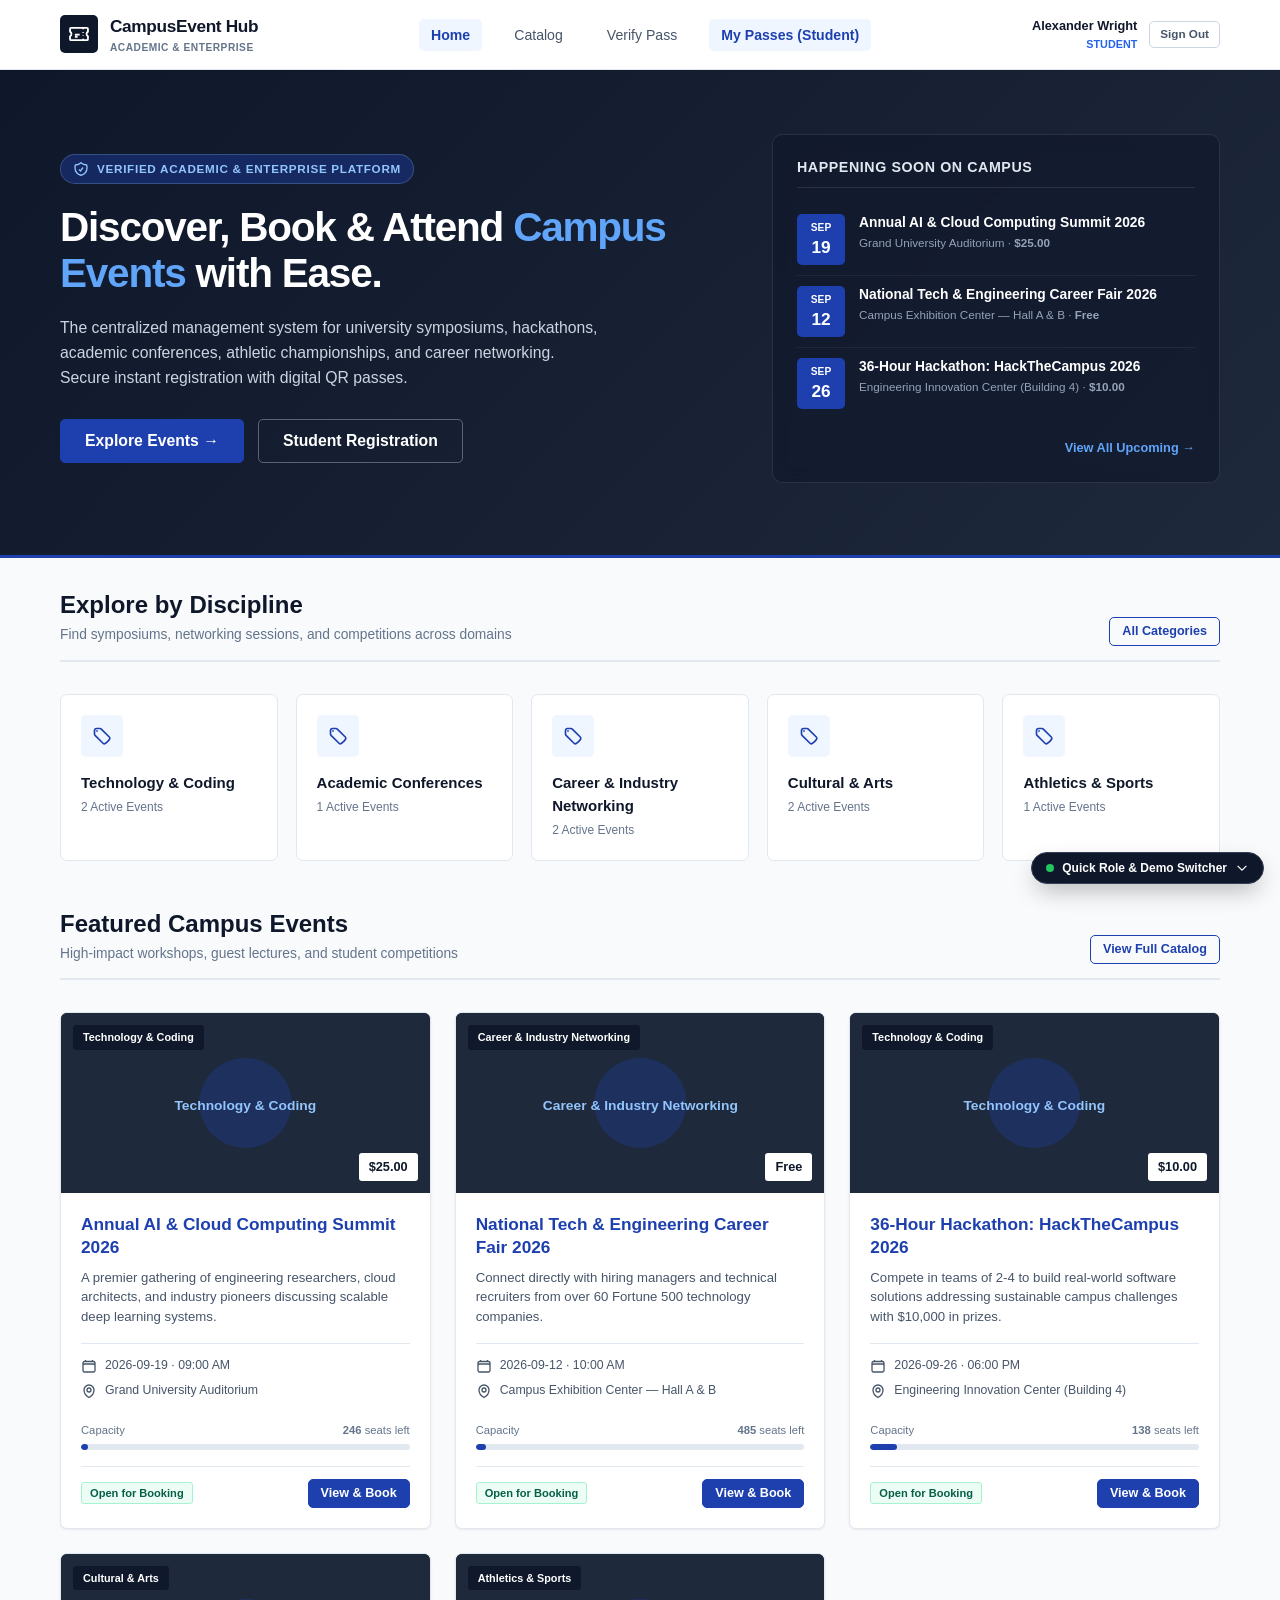
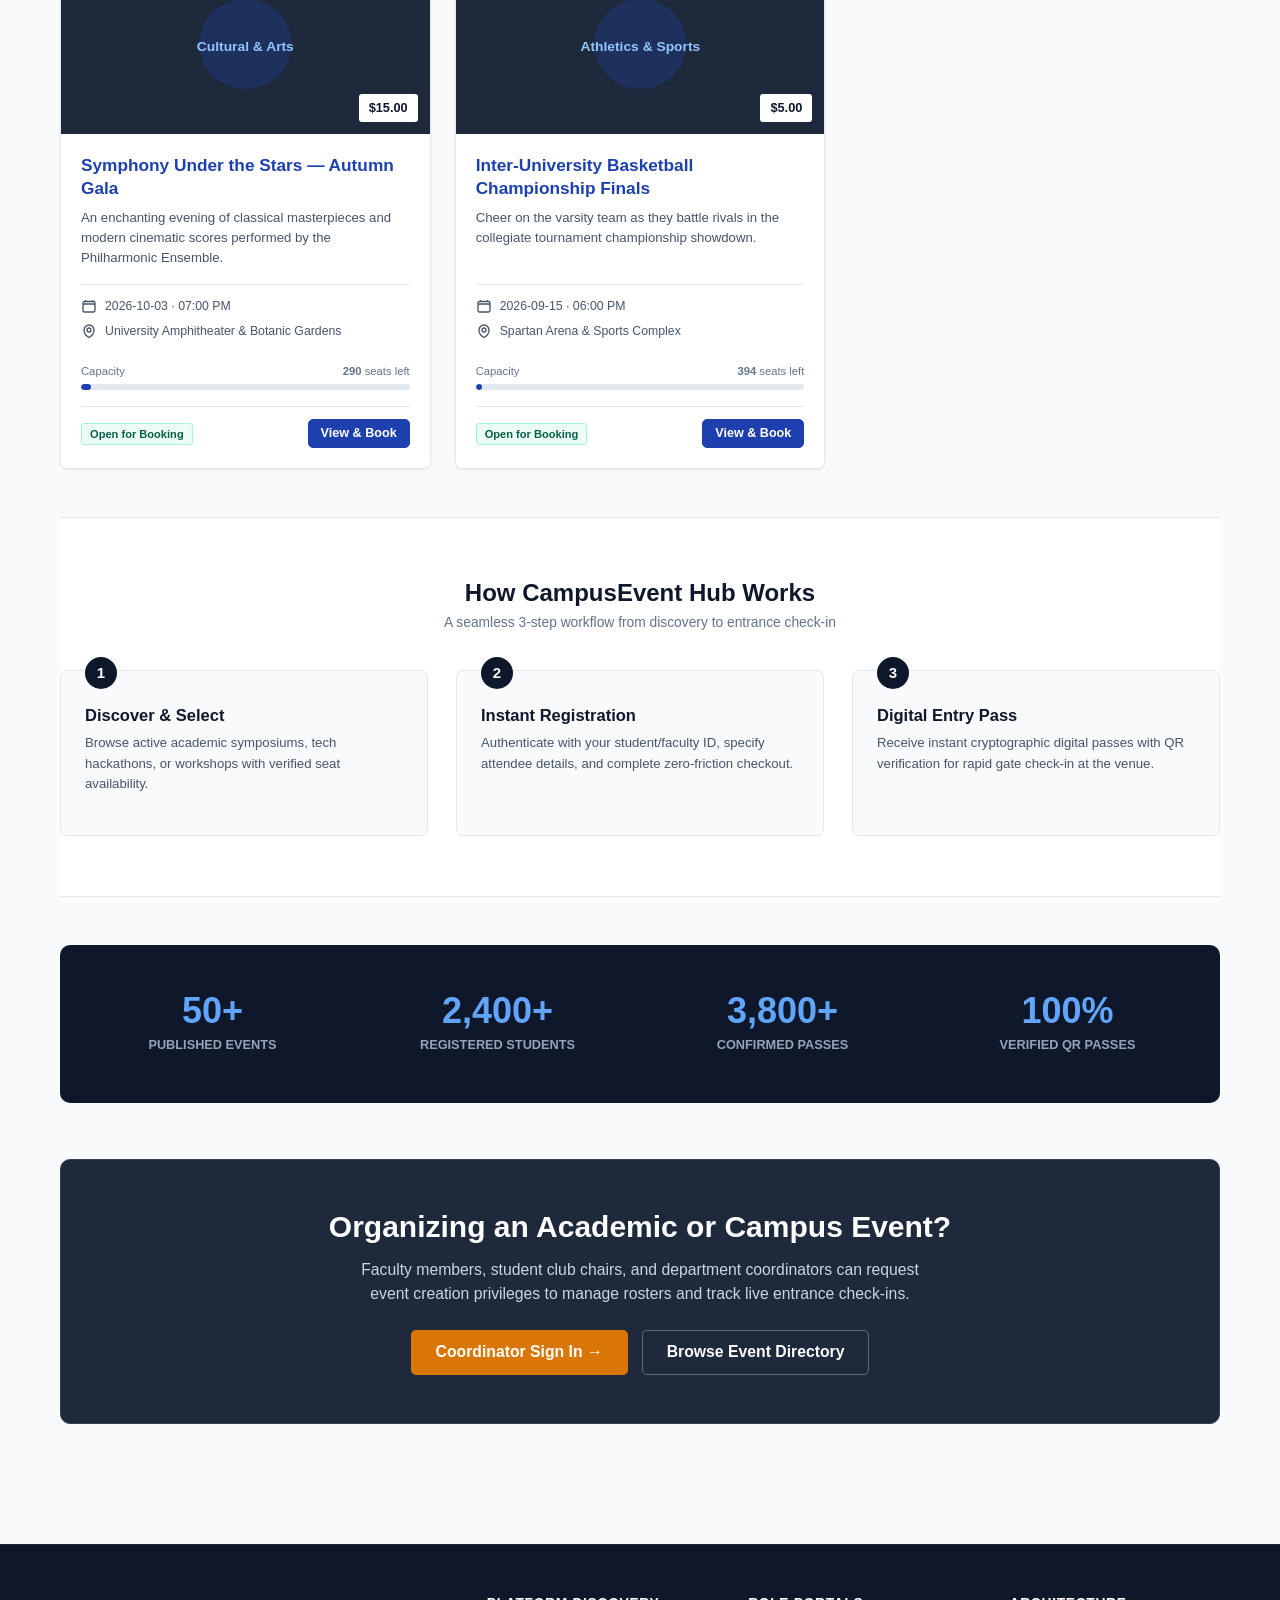
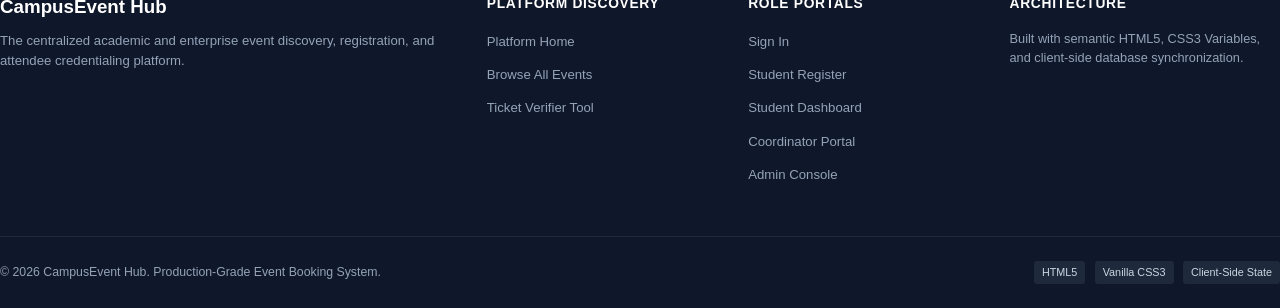
==== html-version/index.html @ 494d9f29 "first commit" ====
<!DOCTYPE html>
<html lang="en">
<head>
    <meta charset="UTF-8">
    <meta name="viewport" content="width=device-width, initial-scale=1.0">
    <title>CampusEvent Hub — University & Enterprise Event Platform</title>
    <link rel="stylesheet" href="assets/css/main.css">
    <link rel="stylesheet" href="assets/css/landing.css">
</head>
<body>

<!-- Header -->
<header class="site-header">
    <div class="header-inner">
        <a href="index.html" class="brand-link">
            <div class="brand-logo-mark">
                <svg width="22" height="22" viewBox="0 0 24 24" fill="none" stroke="currentColor" stroke-width="2"><path d="M16.5 6v.75m0 3v.75m0 3v.75m0 3V18m-9-5.25h5.25M7.5 15h3M3.375 5.25c-.621 0-1.125.504-1.125 1.125v3.026a2.999 2.999 0 010 5.198v3.026c0 .621.504 1.125 1.125 1.125h17.25c.621 0 1.125-.504 1.125-1.125v-3.026a2.999 2.999 0 010-5.198V6.375c0-.621-.504-1.125-1.125-1.125H3.375z"/></svg>
            </div>
            <div class="brand-text">
                <span class="brand-name">CampusEvent Hub</span>
                <span class="brand-badge">Academic & Enterprise</span>
            </div>
        </a>

        <nav class="main-nav">
            <ul class="nav-list">
                <li><a href="index.html" class="nav-link active">Home</a></li>
                <li><a href="events.html" class="nav-link">Discover Events</a></li>
                <li><a href="verify-ticket.html" class="nav-link">Verify Ticket</a></li>
                <li><a href="student-dashboard.html" class="nav-link nav-link-portal">Student Portal</a></li>
                <li><a href="coordinator-dashboard.html" class="nav-link nav-link-portal">Coordinator</a></li>
                <li><a href="admin-dashboard.html" class="nav-link nav-link-portal">Admin Console</a></li>
            </ul>
        </nav>

        <div class="header-actions">
            <a href="login.html" class="btn btn-outline-primary btn-sm">Sign In</a>
            <a href="register.html" class="btn btn-primary btn-sm">Student Register</a>
        </div>
    </div>
</header>

<!-- Hero Section -->
<section class="hero-section">
    <div class="container">
        <div class="hero-inner">
            <div class="hero-content">
                <div class="hero-kicker">
                    <svg width="16" height="16" viewBox="0 0 24 24" fill="none" stroke="currentColor" stroke-width="2"><path d="M9 12.75L11.25 15 15 9.75m-3-7.036A11.959 11.959 0 013.598 6 11.99 11.99 0 003 9.749c0 5.592 3.824 10.29 9 11.623 5.176-1.332 9-6.03 9-11.622 0-1.31-.21-2.571-.598-3.751h-.152c-3.196 0-6.1-1.248-8.25-3.285z"/></svg>
                    Verified Academic & Enterprise Platform
                </div>
                <h1 class="hero-title">
                    Discover, Book & Attend <span class="hero-highlight">Campus Events</span> with Ease.
                </h1>
                <p class="hero-description">
                    The centralized management system for university symposiums, hackathons, academic conferences, athletic championships, and career networking. Secure instant registration with digital QR passes.
                </p>
                <div class="hero-actions">
                    <a href="events.html" class="btn btn-primary btn-lg">
                        Explore Events &rarr;
                    </a>
                    <a href="register.html" class="btn btn-outline-secondary btn-lg" style="color:#fff; border-color:rgba(255,255,255,0.3);">
                        Student Registration
                    </a>
                </div>
            </div>

            <!-- Hero Upcoming Preview Panel -->
            <div class="hero-stats-panel">
                <h3 class="hero-panel-title">Happening Soon On Campus</h3>
                <div id="heroUpcomingEvents">
                    <!-- Populated dynamically via mock-db.js -->
                </div>
                <div style="margin-top:16px; text-align:right;">
                    <a href="events.html" style="color:#60a5fa; font-size:0.85rem; font-weight:600;">
                        View All Upcoming &rarr;
                    </a>
                </div>
            </div>
        </div>
    </div>
</section>

<!-- Main Landing Content -->
<main class="main-content">
    <div class="container">

        <!-- Category Grid Section -->
        <div class="section-header-wrap">
            <div>
                <h2 class="section-title">Explore by Discipline</h2>
                <p class="section-subtitle">Find symposiums, networking sessions, and competitions across domains</p>
            </div>
            <a href="events.html" class="btn btn-outline-primary btn-sm">All Categories</a>
        </div>

        <div class="category-grid" id="landingCategories">
            <!-- Dynamically populated -->
        </div>

        <!-- Featured Events Grid -->
        <div class="section-header-wrap" style="margin-top:40px;">
            <div>
                <h2 class="section-title">Featured Campus Events</h2>
                <p class="section-subtitle">High-impact workshops, guest lectures, and student competitions</p>
            </div>
            <a href="events.html" class="btn btn-outline-primary btn-sm">View Full Catalog</a>
        </div>

        <div class="events-grid" id="landingFeaturedEvents">
            <!-- Dynamically populated -->
        </div>

        <!-- How It Works Timeline -->
        <div class="workflow-section">
            <div style="text-align:center; max-width:600px; margin:0 auto 36px auto;">
                <h2 class="section-title">How CampusEvent Hub Works</h2>
                <p class="section-subtitle">A seamless 3-step workflow from discovery to entrance check-in</p>
            </div>

            <div class="workflow-grid">
                <div class="workflow-card">
                    <div class="workflow-step-num">1</div>
                    <h3 class="workflow-card-title">Discover & Select</h3>
                    <p class="workflow-card-text">
                        Browse active academic symposiums, tech hackathons, or workshops with verified seat availability.
                    </p>
                </div>

                <div class="workflow-card">
                    <div class="workflow-step-num">2</div>
                    <h3 class="workflow-card-title">Instant Registration</h3>
                    <p class="workflow-card-text">
                        Authenticate with your student/faculty ID, specify attendee details, and complete zero-friction checkout.
                    </p>
                </div>

                <div class="workflow-card">
                    <div class="workflow-step-num">3</div>
                    <h3 class="workflow-card-title">Digital Entry Pass</h3>
                    <p class="workflow-card-text">
                        Receive instant cryptographic digital passes with QR verification for rapid gate check-in at the venue.
                    </p>
                </div>
            </div>
        </div>

        <!-- Statistics Strip -->
        <div class="stats-strip">
            <div class="container">
                <div class="stats-grid">
                    <div>
                        <div class="stat-metric-num">50+</div>
                        <div class="stat-metric-label">Published Events</div>
                    </div>
                    <div>
                        <div class="stat-metric-num">2,400+</div>
                        <div class="stat-metric-label">Registered Students</div>
                    </div>
                    <div>
                        <div class="stat-metric-num">3,800+</div>
                        <div class="stat-metric-label">Confirmed Passes</div>
                    </div>
                    <div>
                        <div class="stat-metric-num">100%</div>
                        <div class="stat-metric-label">Verified QR Passes</div>
                    </div>
                </div>
            </div>
        </div>

        <!-- CTA Banner -->
        <div class="cta-banner">
            <h2>Organizing an Academic or Campus Event?</h2>
            <p>
                Faculty members, student club chairs, and department coordinators can request event creation privileges to manage rosters and track live entrance check-ins.
            </p>
            <div style="display:flex; justify-content:center; gap:14px; flex-wrap:wrap;">
                <a href="login.html" class="btn btn-accent btn-lg">
                    Coordinator Sign In &rarr;
                </a>
                <a href="events.html" class="btn btn-outline-secondary btn-lg" style="color:#ffffff; border-color:rgba(255,255,255,0.3);">
                    Browse Event Directory
                </a>
            </div>
        </div>

    </div>
</main>

<!-- Footer -->
<footer class="site-footer">
    <div class="footer-container">
        <div class="footer-grid">
            <div class="footer-col">
                <h3 style="color:#fff; margin-bottom:12px;">CampusEvent Hub</h3>
                <p style="font-size:0.88rem; color:#94a3b8;">
                    The centralized academic and enterprise event discovery, registration, and attendee credentialing platform.
                </p>
            </div>
            <div class="footer-col">
                <h4 class="footer-heading">Platform Discovery</h4>
                <ul class="footer-links">
                    <li><a href="index.html">Platform Home</a></li>
                    <li><a href="events.html">Browse All Events</a></li>
                    <li><a href="verify-ticket.html">Ticket Verifier Tool</a></li>
                </ul>
            </div>
            <div class="footer-col">
                <h4 class="footer-heading">Role Portals</h4>
                <ul class="footer-links">
                    <li><a href="login.html">Sign In</a></li>
                    <li><a href="register.html">Student Register</a></li>
                    <li><a href="student-dashboard.html">Student Dashboard</a></li>
                    <li><a href="coordinator-dashboard.html">Coordinator Portal</a></li>
                    <li><a href="admin-dashboard.html">Admin Console</a></li>
                </ul>
            </div>
            <div class="footer-col">
                <h4 class="footer-heading">Architecture</h4>
                <p style="font-size:0.85rem; color:#94a3b8;">
                    Built with semantic HTML5, CSS3 Variables, and client-side database synchronization.
                </p>
            </div>
        </div>
        <div class="footer-bottom">
            <div>&copy; 2026 CampusEvent Hub. Production-Grade Event Booking System.</div>
            <div>
                <span class="tech-badge">HTML5</span>
                <span class="tech-badge">Vanilla CSS3</span>
                <span class="tech-badge">Client-Side State</span>
            </div>
        </div>
    </div>
</footer>

<script src="assets/js/mock-db.js"></script>
<script>
document.addEventListener('DOMContentLoaded', () => {
    MockDB.renderHeaderNav('home');
    const events = MockDB.getEvents();
    const categories = MockDB.getCategories();

    // 1. Populate Hero Upcoming
    const heroBox = document.getElementById('heroUpcomingEvents');
    if (heroBox) {
        heroBox.innerHTML = events.slice(0, 3).map(ev => {
            const date = new Date(ev.event_date);
            const month = date.toLocaleString('en-US', { month: 'short' });
            const day = date.getDate();
            const price = ev.ticket_price === 0 ? 'Free' : '$' + ev.ticket_price.toFixed(2);
            return `
                <div class="hero-quick-event-item">
                    <div class="hero-event-date-badge">
                        <span class="hero-event-date-month">${month}</span>
                        <span class="hero-event-date-day">${day}</span>
                    </div>
                    <div class="hero-quick-event-details">
                        <h5><a href="event-details.html?id=${ev.id}">${ev.title}</a></h5>
                        <div class="hero-quick-event-meta">
                            ${ev.venue} · <strong>${price}</strong>
                        </div>
                    </div>
                </div>
            `;
        }).join('');
    }

    // 2. Populate Categories
    const catBox = document.getElementById('landingCategories');
    if (catBox) {
        catBox.innerHTML = categories.map(cat => `
            <a href="events.html?category=${cat.id}" class="category-card">
                <div class="category-icon-box">
                    <svg width="20" height="20" viewBox="0 0 24 24" fill="none" stroke="currentColor" stroke-width="2"><path d="M9.568 3H5.25A2.25 2.25 0 003 5.25v4.318c0 .597.237 1.17.659 1.591l9.581 9.581c.699.699 1.78.872 2.607.33a18.095 18.095 0 005.223-5.223c.542-.827.369-1.908-.33-2.607L11.16 3.66A2.25 2.25 0 009.568 3z"/><path d="M6 6h.008v.008H6V6z"/></svg>
                </div>
                <div class="category-name">${cat.name}</div>
                <div class="category-count">${cat.event_count} Active Events</div>
            </a>
        `).join('');
    }

    // 3. Populate Featured Events
    const featBox = document.getElementById('landingFeaturedEvents');
    if (featBox) {
        featBox.innerHTML = events.map(ev => {
            const booked = ev.max_capacity - ev.available_seats;
            const pct = Math.round((booked / ev.max_capacity) * 100);
            const fillClass = pct >= 90 ? 'fill-danger' : (pct >= 70 ? 'fill-warning' : '');
            const price = ev.ticket_price === 0 ? 'Free' : '$' + ev.ticket_price.toFixed(2);
            return `
                <div class="event-card">
                    <div class="event-card-banner">
                        <svg width="100%" height="100%" viewBox="0 0 400 200" preserveAspectRatio="none">
                            <rect width="400" height="200" fill="#1e293b" />
                            <circle cx="200" cy="100" r="50" fill="rgba(30, 64, 175, 0.3)" />
                            <text x="50%" y="54%" text-anchor="middle" fill="#93c5fd" font-size="15" font-weight="700" font-family="sans-serif">${ev.category_name}</text>
                        </svg>
                        <span class="event-category-badge">${ev.category_name}</span>
                        <span class="event-price-tag">${price}</span>
                    </div>
                    <div class="event-card-body">
                        <h3 class="event-card-title">
                            <a href="event-details.html?id=${ev.id}">${ev.title}</a>
                        </h3>
                        <p class="event-card-desc">${ev.short_description}</p>
                        <ul class="event-meta-list">
                            <li class="event-meta-item">
                                <svg width="16" height="16" viewBox="0 0 24 24" fill="none" stroke="currentColor" stroke-width="2"><path d="M6.75 3v2.25M17.25 3v2.25M3 18.75V7.5a2.25 2.25 0 012.25-2.25h13.5A2.25 2.25 0 0121 7.5v11.25m-18 0A2.25 2.25 0 005.25 21h13.5A2.25 2.25 0 0021 18.75m-18 0v-7.5A2.25 2.25 0 015.25 9h13.5A2.25 2.25 0 0121 11.25v7.5"/></svg>
                                <span>${ev.event_date} · ${ev.start_time}</span>
                            </li>
                            <li class="event-meta-item">
                                <svg width="16" height="16" viewBox="0 0 24 24" fill="none" stroke="currentColor" stroke-width="2"><path d="M15 10.5a3 3 0 11-6 0 3 3 0 016 0z"/><path d="M19.5 10.5c0 7.142-7.5 11.25-7.5 11.25S4.5 17.642 4.5 10.5a7.5 7.5 0 1115 0z"/></svg>
                                <span>${ev.venue}</span>
                            </li>
                        </ul>
                        <div class="event-capacity-bar-wrap">
                            <div class="capacity-labels">
                                <span>Capacity</span>
                                <span><strong>${ev.available_seats}</strong> seats left</span>
                            </div>
                            <div class="capacity-progress">
                                <div class="capacity-fill ${fillClass}" style="width:${pct}%;"></div>
                            </div>
                        </div>
                        <div class="event-card-footer">
                            <span class="badge badge-success">Open for Booking</span>
                            <a href="event-details.html?id=${ev.id}" class="btn btn-primary btn-sm">View & Book</a>
                        </div>
                    </div>
                </div>
            `;
        }).join('');
    }
});
</script>
</body>
</html>
---- html-version/assets/css/main.css ----
/* =====================================================================
   CampusEvent Hub — Enterprise Design System (main.css)
   ===================================================================== */

:root {
  --bg-app: #f8fafc;
  --bg-surface: #ffffff;
  --bg-subtle: #f1f5f9;
  --bg-hover: #e2e8f0;
  --bg-dark: #0f172a;
  
  --primary-900: #0f172a;
  --primary-800: #1e293b;
  --primary-700: #334155;
  --primary: #1e40af;
  --primary-hover: #1d4ed8;
  --primary-subtle: #eff6ff;
  
  --accent: #d97706;
  --accent-hover: #b45309;
  --accent-subtle: #fef3c7;
  
  --text-primary: #0f172a;
  --text-secondary: #475569;
  --text-muted: #64748b;
  --text-inverse: #ffffff;
  
  --border-subtle: #e2e8f0;
  --border-strong: #cbd5e1;
  --border-focus: #1e40af;
  --radius-xs: 3px;
  --radius-sm: 5px;
  --radius-md: 7px;
  --radius-lg: 10px;
  --radius-full: 9999px;
  
  --shadow-xs: 0 1px 2px 0 rgba(15, 23, 42, 0.04);
  --shadow-sm: 0 1px 3px 0 rgba(15, 23, 42, 0.06), 0 1px 2px -1px rgba(15, 23, 42, 0.06);
  --shadow-md: 0 4px 6px -1px rgba(15, 23, 42, 0.08), 0 2px 4px -2px rgba(15, 23, 42, 0.05);
  --shadow-lg: 0 10px 15px -3px rgba(15, 23, 42, 0.08), 0 4px 6px -4px rgba(15, 23, 42, 0.04);
  
  --success-text: #065f46;
  --success-bg: #ecfdf5;
  --success-border: #a7f3d0;
  
  --warning-text: #92400e;
  --warning-bg: #fffbeb;
  --warning-border: #fde68a;
  
  --danger-text: #991b1b;
  --danger-bg: #fef2f2;
  --danger-border: #fecaca;
  
  --info-text: #1e40af;
  --info-bg: #eff6ff;
  --info-border: #bfdbfe;
  
  --header-height: 70px;
  --sidebar-width: 260px;
  --container-max: 1200px;
  
  --font-sans: -apple-system, BlinkMacSystemFont, "Segoe UI", Roboto, "Helvetica Neue", Arial, sans-serif;
  --font-mono: ui-monospace, SFMono-Regular, Menlo, Monaco, Consolas, monospace;
}

*, *::before, *::after { box-sizing: border-box; margin: 0; padding: 0; }

html {
  font-family: var(--font-sans);
  font-size: 15px;
  line-height: 1.55;
  color: var(--text-primary);
  background-color: var(--bg-app);
  -webkit-font-smoothing: antialiased;
}

body { min-height: 100vh; display: flex; flex-direction: column; }
h1, h2, h3, h4, h5, h6 { color: var(--text-primary); font-weight: 700; line-height: 1.25; }
h1 { font-size: 2.1rem; }
h2 { font-size: 1.6rem; }
h3 { font-size: 1.25rem; }
h4 { font-size: 1.05rem; }
p { color: var(--text-secondary); margin-bottom: 0.85rem; }
a { color: var(--primary); text-decoration: none; transition: color 0.15s ease; }
a:hover { color: var(--primary-hover); }

.icon { display: inline-block; vertical-align: -0.15em; flex-shrink: 0; }
.num-tabular, .badge, .table td.td-price { font-variant-numeric: tabular-nums; }

.container { width: 100%; max-width: var(--container-max); margin: 0 auto; padding: 0 20px; }
.main-content { flex: 1 0 auto; padding: 32px 0 60px 0; }

/* Site Header */
.site-header {
  height: var(--header-height);
  background: var(--bg-surface);
  border-bottom: 1px solid var(--border-subtle);
  position: sticky;
  top: 0;
  z-index: 100;
  box-shadow: var(--shadow-xs);
}

.header-inner {
  max-width: var(--container-max);
  height: 100%;
  margin: 0 auto;
  padding: 0 20px;
  display: flex;
  align-items: center;
  justify-content: space-between;
}

.brand-link { display: flex; align-items: center; gap: 12px; color: var(--text-primary); }
.brand-logo-mark {
  width: 38px; height: 38px; background: var(--primary-900); color: #fff;
  border-radius: var(--radius-sm); display: flex; align-items: center; justify-content: center;
}
.brand-name { font-size: 1.15rem; font-weight: 800; letter-spacing: -0.02em; display: block; }
.brand-badge { font-size: 0.68rem; text-transform: uppercase; letter-spacing: 0.05em; color: var(--text-muted); font-weight: 600; display: block; }

.main-nav .nav-list { display: flex; align-items: center; gap: 20px; list-style: none; }
.nav-link { color: var(--text-secondary); font-weight: 500; font-size: 0.94rem; padding: 8px 12px; border-radius: var(--radius-sm); }
.nav-link:hover { color: var(--primary); background: var(--bg-subtle); }
.nav-link.active { color: var(--primary); font-weight: 600; background: var(--primary-subtle); }
.nav-link-portal { background: var(--primary-subtle); color: var(--primary); font-weight: 600; }

.header-actions { display: flex; align-items: center; gap: 12px; }

/* Buttons */
.btn {
  display: inline-flex; align-items: center; gap: 8px; font-family: inherit; font-size: 0.92rem;
  font-weight: 600; padding: 9px 18px; border-radius: var(--radius-sm); border: 1px solid transparent;
  cursor: pointer; text-decoration: none; transition: all 0.15s ease; line-height: 1.2;
}
.btn-primary { background: var(--primary); color: #ffffff; border-color: var(--primary); }
.btn-primary:hover { background: var(--primary-hover); border-color: var(--primary-hover); color: #fff; }
.btn-secondary { background: var(--bg-dark); color: #ffffff; }
.btn-accent { background: var(--accent); color: #ffffff; }
.btn-outline-primary { background: transparent; color: var(--primary); border-color: var(--primary); }
.btn-outline-primary:hover { background: var(--primary-subtle); color: var(--primary-hover); }
.btn-outline-secondary { background: transparent; color: var(--text-secondary); border-color: var(--border-strong); }
.btn-outline-secondary:hover { background: var(--bg-subtle); color: var(--text-primary); }
.btn-outline-danger { background: transparent; color: var(--danger-text); border-color: var(--danger-border); }
.btn-sm { padding: 6px 12px; font-size: 0.84rem; }
.btn-lg { padding: 12px 24px; font-size: 1.05rem; }
.btn-block { display: flex; width: 100%; justify-content: center; }

/* Badges */
.badge { display: inline-flex; align-items: center; padding: 3px 8px; font-size: 0.74rem; font-weight: 600; border-radius: var(--radius-xs); line-height: 1.3; }
.badge-success { background: var(--success-bg); color: var(--success-text); border: 1px solid var(--success-border); }
.badge-warning { background: var(--warning-bg); color: var(--warning-text); border: 1px solid var(--warning-border); }
.badge-danger  { background: var(--danger-bg);  color: var(--danger-text);  border: 1px solid var(--danger-border); }
.badge-info    { background: var(--info-bg);    color: var(--info-text);    border: 1px solid var(--info-border); }
.badge-neutral { background: var(--bg-subtle);  color: var(--text-secondary); border: 1px solid var(--border-subtle); }
.badge-secondary { background: #334155; color: #ffffff; }

/* Cards & Tables */
.card { background: var(--bg-surface); border: 1px solid var(--border-subtle); border-radius: var(--radius-md); box-shadow: var(--shadow-sm); overflow: hidden; }
.card-header { padding: 18px 22px; border-bottom: 1px solid var(--border-subtle); display: flex; align-items: center; justify-content: space-between; }
.card-title { font-size: 1.1rem; font-weight: 700; margin: 0; }
.card-body { padding: 22px; }
.card-footer { padding: 14px 22px; border-top: 1px solid var(--border-subtle); background: var(--bg-subtle); }

.table-responsive { width: 100%; overflow-x: auto; border: 1px solid var(--border-subtle); border-radius: var(--radius-sm); background: var(--bg-surface); }
.table { width: 100%; border-collapse: collapse; text-align: left; font-size: 0.9rem; }
.table th { background: #f8fafc; padding: 12px 16px; font-weight: 600; color: var(--text-secondary); border-bottom: 1px solid var(--border-subtle); white-space: nowrap; }
.table td { padding: 13px 16px; border-bottom: 1px solid var(--border-subtle); color: var(--text-primary); vertical-align: middle; }
.table tr:hover td { background: #f8fafc; }
.table-actions { display: flex; align-items: center; gap: 8px; }

/* Forms */
.form-group { margin-bottom: 18px; }
.form-label { display: block; font-size: 0.88rem; font-weight: 600; color: var(--text-primary); margin-bottom: 6px; }
.form-label-required::after { content: " *"; color: var(--danger-text); }
.form-control, .form-select, .form-textarea {
  width: 100%; padding: 9px 12px; font-family: inherit; font-size: 0.92rem; color: var(--text-primary);
  background: var(--bg-surface); border: 1px solid var(--border-strong); border-radius: var(--radius-sm);
}
.form-control:focus, .form-select:focus, .form-textarea:focus { outline: none; border-color: var(--border-focus); box-shadow: 0 0 0 3px rgba(30, 64, 175, 0.15); }
.form-textarea { min-height: 110px; resize: vertical; }
.form-row { display: grid; grid-template-columns: repeat(auto-fit, minmax(220px, 1fr)); gap: 16px; }

/* Alerts */
.alert { display: flex; align-items: center; justify-content: space-between; padding: 12px 18px; border-radius: var(--radius-md); margin-bottom: 12px; font-size: 0.92rem; }
.alert-success { background: var(--success-bg); color: var(--success-text); border: 1px solid var(--success-border); }
.alert-warning { background: var(--warning-bg); color: var(--warning-text); border: 1px solid var(--warning-border); }
.alert-danger  { background: var(--danger-bg);  color: var(--danger-text);  border: 1px solid var(--danger-border); }

/* Footer */
.site-footer { background: var(--bg-dark); color: #94a3b8; padding: 50px 0 24px 0; margin-top: auto; border-top: 1px solid #1e293b; }
.footer-grid { display: grid; grid-template-columns: 2fr 1fr 1fr 1.2fr; gap: 36px; margin-bottom: 40px; }
.footer-heading { font-size: 0.92rem; font-weight: 700; color: #ffffff; margin-bottom: 16px; text-transform: uppercase; letter-spacing: 0.05em; }
.footer-links { list-style: none; }
.footer-links li { margin-bottom: 10px; }
.footer-links a { color: #94a3b8; font-size: 0.88rem; }
.footer-links a:hover { color: #ffffff; }
.footer-bottom { display: flex; align-items: center; justify-content: space-between; padding-top: 24px; border-top: 1px solid #1e293b; font-size: 0.82rem; }
.tech-badge { display: inline-block; padding: 3px 8px; background: #1e293b; color: #cbd5e1; border-radius: var(--radius-xs); font-size: 0.72rem; margin-left: 6px; }

.empty-state { text-align: center; padding: 48px 24px; background: var(--bg-surface); border: 1px dashed var(--border-strong); border-radius: var(--radius-md); }
.empty-state-title { font-size: 1.15rem; font-weight: 700; margin-bottom: 6px; }
.empty-state-text { font-size: 0.9rem; color: var(--text-secondary); max-width: 420px; margin: 0 auto 20px auto; }
---- html-version/assets/css/landing.css ----
/* =====================================================================
   CampusEvent Hub — Landing Page Stylesheet (landing.css)
   ===================================================================== */

.hero-section {
  background: linear-gradient(135deg, #0f172a 0%, #1e293b 100%);
  color: #ffffff;
  padding: 64px 0 72px 0;
  border-bottom: 3px solid var(--primary);
  position: relative;
  overflow: hidden;
}

.hero-inner {
  display: grid;
  grid-template-columns: 1.2fr 0.8fr;
  gap: 40px;
  align-items: center;
}

.hero-kicker {
  display: inline-flex;
  align-items: center;
  gap: 8px;
  background: rgba(30, 64, 175, 0.4);
  border: 1px solid rgba(147, 197, 253, 0.25);
  color: #93c5fd;
  font-size: 0.78rem;
  font-weight: 700;
  letter-spacing: 0.06em;
  text-transform: uppercase;
  padding: 5px 12px;
  border-radius: var(--radius-full);
  margin-bottom: 20px;
}

.hero-title {
  font-size: 2.7rem;
  font-weight: 800;
  line-height: 1.15;
  letter-spacing: -0.03em;
  color: #ffffff;
  margin-bottom: 18px;
}

.hero-highlight { color: #60a5fa; }

.hero-description {
  font-size: 1.05rem;
  color: #cbd5e1;
  line-height: 1.6;
  margin-bottom: 28px;
  max-width: 540px;
}

.hero-actions { display: flex; align-items: center; gap: 14px; flex-wrap: wrap; }

.hero-stats-panel {
  background: rgba(15, 23, 42, 0.6);
  border: 1px solid rgba(255, 255, 255, 0.1);
  border-radius: var(--radius-lg);
  padding: 24px;
  backdrop-filter: blur(8px);
}

.hero-panel-title {
  font-size: 0.95rem;
  font-weight: 700;
  color: #e2e8f0;
  margin-bottom: 16px;
  text-transform: uppercase;
  letter-spacing: 0.04em;
  border-bottom: 1px solid rgba(255, 255, 255, 0.1);
  padding-bottom: 10px;
}

.hero-quick-event-item {
  display: flex;
  gap: 14px;
  padding: 10px 0;
  border-bottom: 1px solid rgba(255, 255, 255, 0.06);
  color: #ffffff;
}

.hero-quick-event-item:last-child { border-bottom: none; }

.hero-event-date-badge {
  background: var(--primary);
  color: #ffffff;
  padding: 6px 10px;
  border-radius: var(--radius-sm);
  text-align: center;
  min-width: 48px;
  height: fit-content;
}

.hero-event-date-month { font-size: 0.68rem; text-transform: uppercase; font-weight: 700; display: block; }
.hero-event-date-day { font-size: 1.15rem; font-weight: 800; line-height: 1; }

.hero-quick-event-details h5 { font-size: 0.92rem; margin-bottom: 3px; color: #ffffff; }
.hero-quick-event-details h5 a { color: #ffffff; }
.hero-quick-event-details h5 a:hover { color: #93c5fd; }
.hero-quick-event-meta { font-size: 0.78rem; color: #94a3b8; }

.section-header-wrap {
  display: flex;
  align-items: flex-end;
  justify-content: space-between;
  margin-bottom: 32px;
  border-bottom: 2px solid var(--border-subtle);
  padding-bottom: 14px;
}

.section-title { font-size: 1.6rem; font-weight: 800; color: var(--text-primary); margin-bottom: 4px; }
.section-subtitle { font-size: 0.92rem; color: var(--text-muted); margin: 0; }

.category-grid {
  display: grid;
  grid-template-columns: repeat(auto-fill, minmax(210px, 1fr));
  gap: 18px;
  margin-bottom: 48px;
}

.category-card {
  background: var(--bg-surface);
  border: 1px solid var(--border-subtle);
  border-radius: var(--radius-md);
  padding: 20px;
  text-decoration: none;
  transition: all 0.2s ease;
  display: flex;
  flex-direction: column;
}

.category-card:hover { border-color: var(--primary); box-shadow: var(--shadow-md); transform: translateY(-2px); }

.category-icon-box {
  width: 42px; height: 42px; background: var(--primary-subtle); color: var(--primary);
  border-radius: var(--radius-sm); display: flex; align-items: center; justify-content: center; margin-bottom: 14px;
}

.category-name { font-size: 1rem; font-weight: 700; color: var(--text-primary); margin-bottom: 4px; }
.category-count { font-size: 0.8rem; color: var(--text-muted); }

.events-grid {
  display: grid;
  grid-template-columns: repeat(auto-fill, minmax(340px, 1fr));
  gap: 24px;
  margin-bottom: 48px;
}

.event-card {
  background: var(--bg-surface);
  border: 1px solid var(--border-subtle);
  border-radius: var(--radius-md);
  overflow: hidden;
  box-shadow: var(--shadow-sm);
  display: flex;
  flex-direction: column;
  transition: all 0.2s ease;
}

.event-card:hover { border-color: var(--border-strong); box-shadow: var(--shadow-lg); transform: translateY(-3px); }

.event-card-banner {
  height: 180px; background: #1e293b; position: relative; overflow: hidden; display: flex; align-items: center; justify-content: center;
}

.event-category-badge {
  position: absolute; top: 12px; left: 12px; background: rgba(15, 23, 42, 0.85); color: #fff;
  padding: 4px 10px; border-radius: var(--radius-xs); font-size: 0.72rem; font-weight: 600;
}

.event-price-tag {
  position: absolute; bottom: 12px; right: 12px; background: #fff; color: var(--primary-900);
  padding: 4px 10px; border-radius: var(--radius-xs); font-size: 0.85rem; font-weight: 800;
}

.event-card-body { padding: 20px; display: flex; flex-direction: column; flex: 1; }
.event-card-title { font-size: 1.15rem; font-weight: 700; line-height: 1.35; margin-bottom: 8px; }
.event-card-desc { font-size: 0.88rem; color: var(--text-secondary); line-height: 1.5; margin-bottom: 16px; flex: 1; }

.event-meta-list { list-style: none; border-top: 1px solid var(--border-subtle); padding-top: 12px; margin-bottom: 16px; }
.event-meta-item { display: flex; align-items: center; gap: 8px; font-size: 0.82rem; color: var(--text-secondary); margin-bottom: 6px; }

.event-capacity-bar-wrap { margin-bottom: 16px; }
.capacity-labels { display: flex; justify-content: space-between; font-size: 0.75rem; color: var(--text-muted); margin-bottom: 4px; }
.capacity-progress { height: 6px; background: var(--bg-hover); border-radius: var(--radius-full); overflow: hidden; }
.capacity-fill { height: 100%; background: var(--primary); border-radius: var(--radius-full); }
.capacity-fill.fill-warning { background: var(--accent); }
.capacity-fill.fill-danger  { background: var(--danger-text); }
.event-card-footer { display: flex; align-items: center; justify-content: space-between; padding-top: 12px; border-top: 1px solid var(--border-subtle); }

.workflow-section { background: var(--bg-surface); border-top: 1px solid var(--border-subtle); border-bottom: 1px solid var(--border-subtle); padding: 60px 0; margin-bottom: 48px; }
.workflow-grid { display: grid; grid-template-columns: repeat(3, 1fr); gap: 28px; }
.workflow-card { background: var(--bg-app); border: 1px solid var(--border-subtle); border-radius: var(--radius-md); padding: 28px 24px; position: relative; }
.workflow-step-num { position: absolute; top: -14px; left: 24px; width: 32px; height: 32px; background: var(--primary-900); color: #fff; border-radius: var(--radius-full); display: flex; align-items: center; justify-content: center; font-weight: 800; }
.workflow-card-title { font-size: 1.1rem; font-weight: 700; margin-top: 6px; margin-bottom: 8px; }
.workflow-card-text { font-size: 0.88rem; color: var(--text-secondary); line-height: 1.55; }

.stats-strip { background: #0f172a; color: #ffffff; padding: 48px 0; border-radius: var(--radius-lg); margin-bottom: 56px; }
.stats-grid { display: grid; grid-template-columns: repeat(4, 1fr); gap: 20px; text-align: center; }
.stat-metric-num { font-size: 2.4rem; font-weight: 800; color: #60a5fa; line-height: 1; margin-bottom: 6px; }
.stat-metric-label { font-size: 0.85rem; color: #94a3b8; font-weight: 600; text-transform: uppercase; }

.cta-banner { background: #1e293b; color: #ffffff; border-radius: var(--radius-lg); padding: 48px; text-align: center; margin-bottom: 60px; border: 1px solid #334155; }
.cta-banner h2 { color: #ffffff; font-size: 2rem; margin-bottom: 12px; }
.cta-banner p { color: #cbd5e1; font-size: 1.05rem; max-width: 580px; margin: 0 auto 24px auto; }
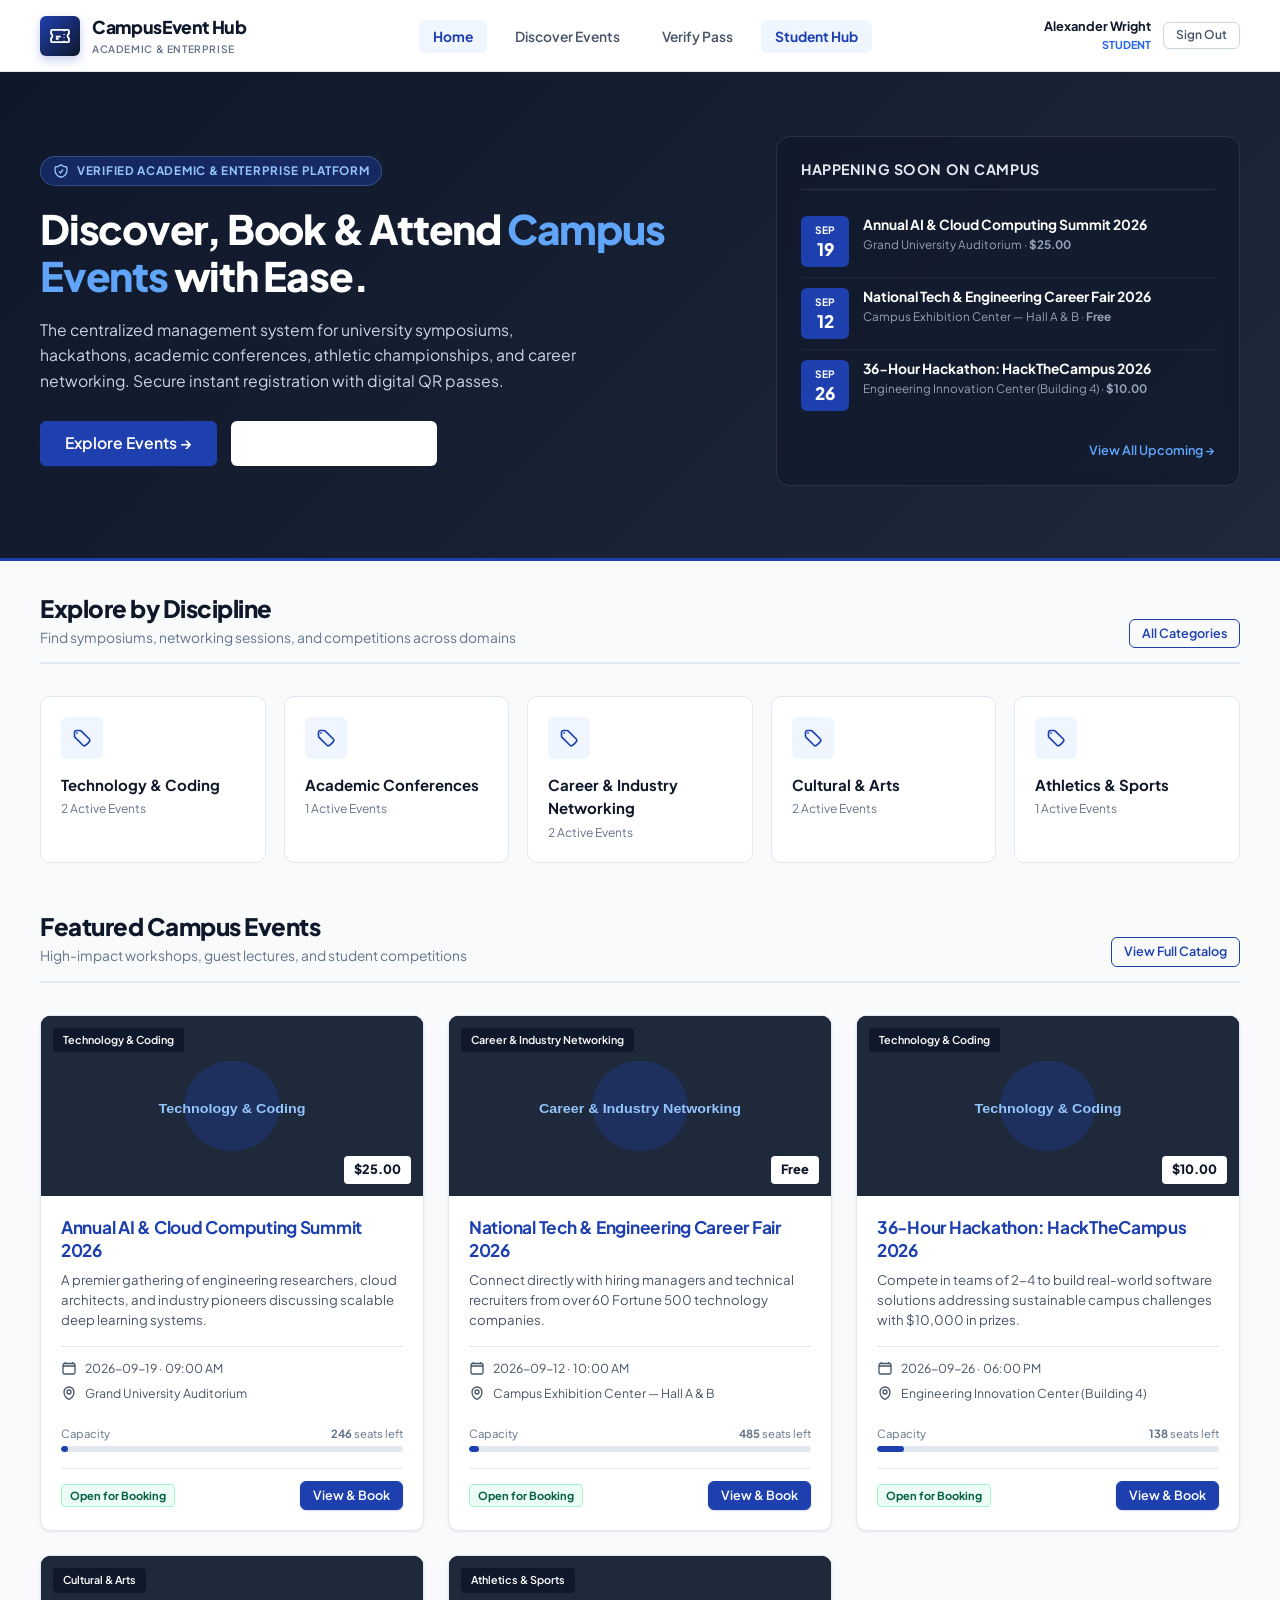
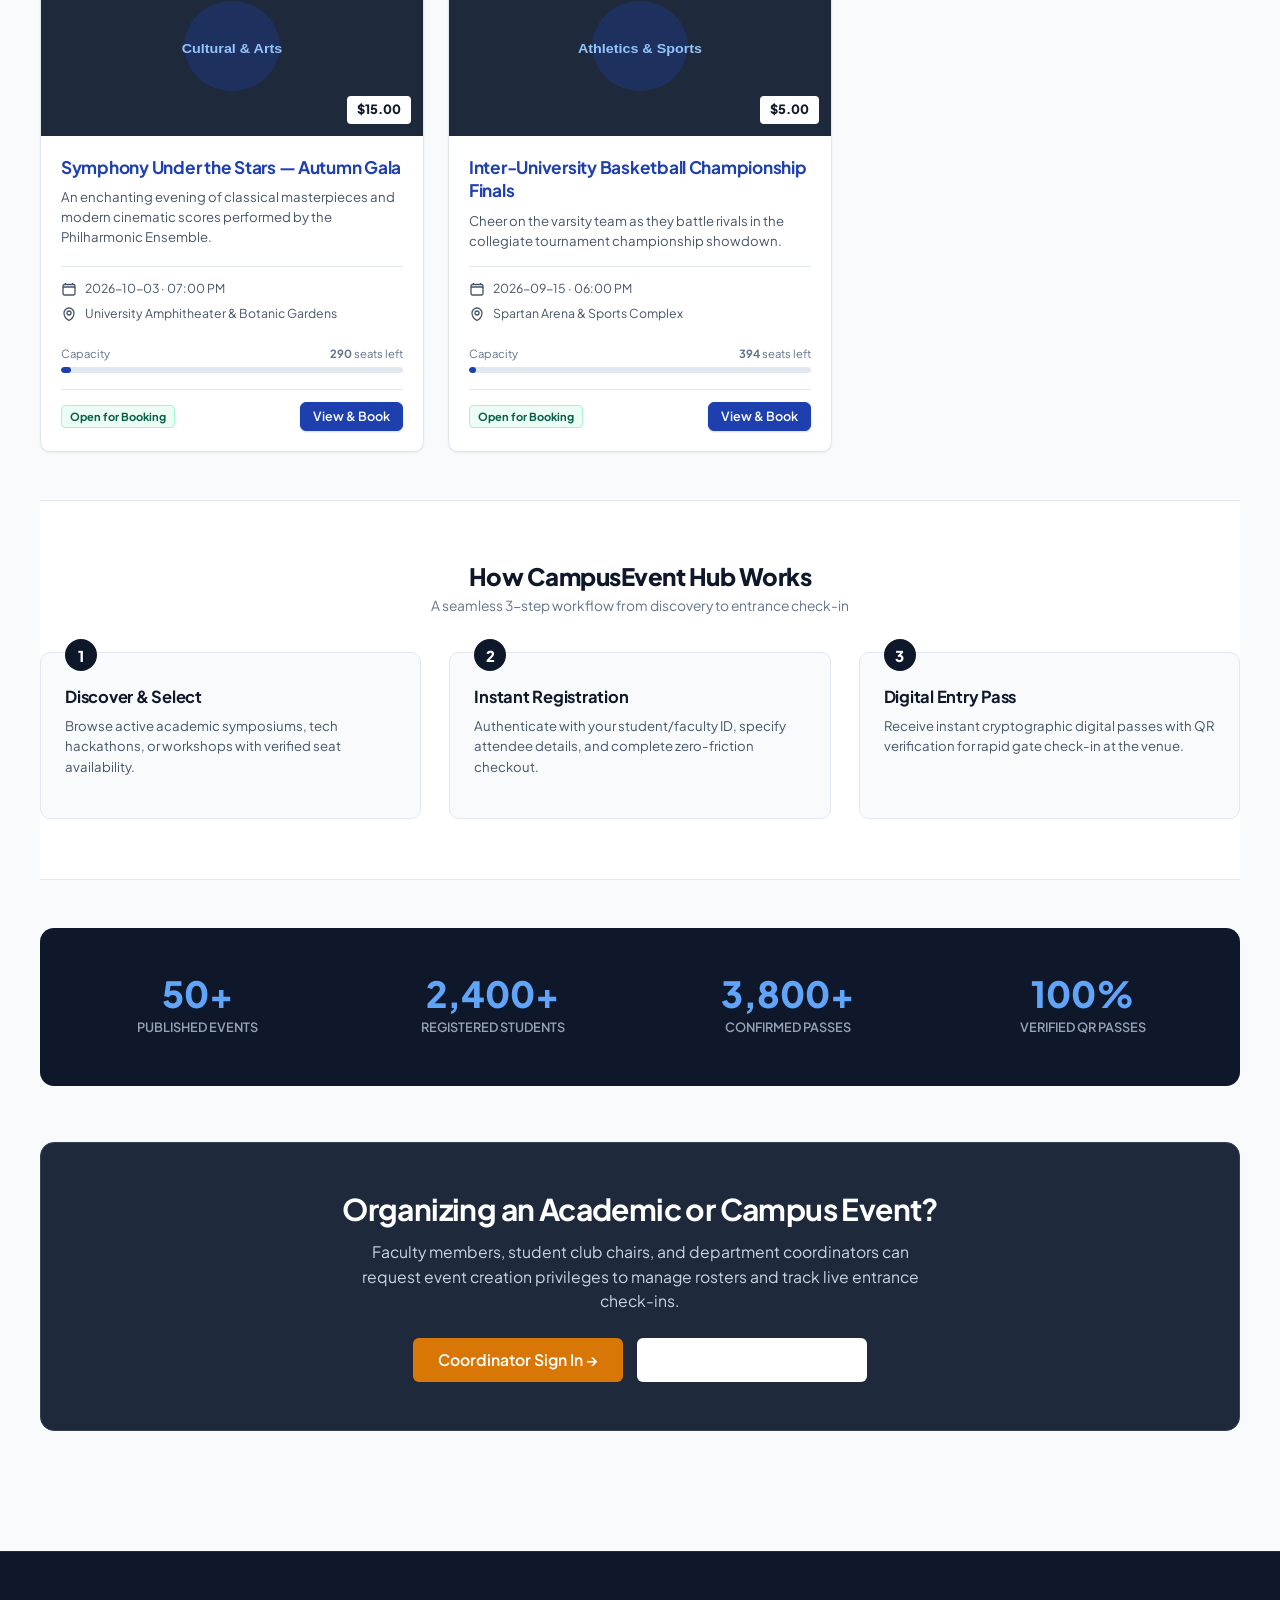
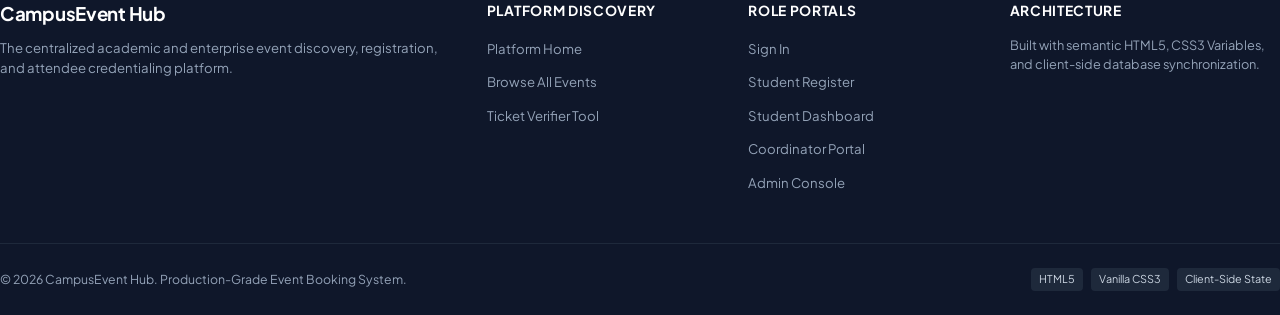
==== commit 0d09f98c: "Upgrade Admin Console with full live CRUD (Events, Coordinators, Categories, Students, Bookings), an" ====
--- a/html-version/index.html
+++ b/html-version/index.html
@@ -283,54 +283,66 @@
     // 3. Populate Featured Events
     const featBox = document.getElementById('landingFeaturedEvents');
     if (featBox) {
-        featBox.innerHTML = events.map(ev => {
-            const booked = ev.max_capacity - ev.available_seats;
-            const pct = Math.round((booked / ev.max_capacity) * 100);
-            const fillClass = pct >= 90 ? 'fill-danger' : (pct >= 70 ? 'fill-warning' : '');
-            const price = ev.ticket_price === 0 ? 'Free' : '$' + ev.ticket_price.toFixed(2);
-            return `
-                <div class="event-card">
-                    <div class="event-card-banner">
-                        <svg width="100%" height="100%" viewBox="0 0 400 200" preserveAspectRatio="none">
-                            <rect width="400" height="200" fill="#1e293b" />
-                            <circle cx="200" cy="100" r="50" fill="rgba(30, 64, 175, 0.3)" />
-                            <text x="50%" y="54%" text-anchor="middle" fill="#93c5fd" font-size="15" font-weight="700" font-family="sans-serif">${ev.category_name}</text>
-                        </svg>
-                        <span class="event-category-badge">${ev.category_name}</span>
-                        <span class="event-price-tag">${price}</span>
-                    </div>
-                    <div class="event-card-body">
-                        <h3 class="event-card-title">
-                            <a href="event-details.html?id=${ev.id}">${ev.title}</a>
-                        </h3>
-                        <p class="event-card-desc">${ev.short_description}</p>
-                        <ul class="event-meta-list">
-                            <li class="event-meta-item">
-                                <svg width="16" height="16" viewBox="0 0 24 24" fill="none" stroke="currentColor" stroke-width="2"><path d="M6.75 3v2.25M17.25 3v2.25M3 18.75V7.5a2.25 2.25 0 012.25-2.25h13.5A2.25 2.25 0 0121 7.5v11.25m-18 0A2.25 2.25 0 005.25 21h13.5A2.25 2.25 0 0021 18.75m-18 0v-7.5A2.25 2.25 0 015.25 9h13.5A2.25 2.25 0 0121 11.25v7.5"/></svg>
-                                <span>${ev.event_date} · ${ev.start_time}</span>
-                            </li>
-                            <li class="event-meta-item">
-                                <svg width="16" height="16" viewBox="0 0 24 24" fill="none" stroke="currentColor" stroke-width="2"><path d="M15 10.5a3 3 0 11-6 0 3 3 0 016 0z"/><path d="M19.5 10.5c0 7.142-7.5 11.25-7.5 11.25S4.5 17.642 4.5 10.5a7.5 7.5 0 1115 0z"/></svg>
-                                <span>${ev.venue}</span>
-                            </li>
-                        </ul>
-                        <div class="event-capacity-bar-wrap">
-                            <div class="capacity-labels">
-                                <span>Capacity</span>
-                                <span><strong>${ev.available_seats}</strong> seats left</span>
+        const activeEvents = events.filter(e => e.status !== 'draft');
+        if (activeEvents.length === 0) {
+            featBox.innerHTML = `
+                <div class="empty-state" style="grid-column: 1 / -1;">
+                    <h3 class="empty-state-title">No events published yet</h3>
+                    <p class="empty-state-text">Check back soon for new campus conferences, hackathons, and seminars.</p>
+                </div>
+            `;
+        } else {
+            featBox.innerHTML = activeEvents.map(ev => {
+                const booked = ev.max_capacity - ev.available_seats;
+                const pct = Math.min(100, Math.round((booked / ev.max_capacity) * 100));
+                const fillClass = pct >= 90 ? 'fill-danger' : (pct >= 70 ? 'fill-warning' : '');
+                const price = ev.ticket_price === 0 ? 'Free' : '$' + ev.ticket_price.toFixed(2);
+                return `
+                    <div class="event-card">
+                        <div class="event-card-banner">
+                            <svg width="100%" height="100%" viewBox="0 0 400 200" preserveAspectRatio="none">
+                                <rect width="400" height="200" fill="#1e293b" />
+                                <circle cx="200" cy="100" r="50" fill="rgba(30, 64, 175, 0.3)" />
+                                <text x="50%" y="54%" text-anchor="middle" fill="#93c5fd" font-size="15" font-weight="700" font-family="sans-serif">${ev.category_name}</text>
+                            </svg>
+                            <span class="event-category-badge">${ev.category_name}</span>
+                            <span class="event-price-tag">${price}</span>
+                        </div>
+                        <div class="event-card-body">
+                            <h3 class="event-card-title">
+                                <a href="event-details.html?id=${ev.id}">${ev.title}</a>
+                            </h3>
+                            <p class="event-card-desc">${ev.short_description}</p>
+                            <ul class="event-meta-list">
+                                <li class="event-meta-item">
+                                    <svg width="16" height="16" viewBox="0 0 24 24" fill="none" stroke="currentColor" stroke-width="2"><path d="M6.75 3v2.25M17.25 3v2.25M3 18.75V7.5a2.25 2.25 0 012.25-2.25h13.5A2.25 2.25 0 0121 7.5v11.25m-18 0A2.25 2.25 0 005.25 21h13.5A2.25 2.25 0 0021 18.75m-18 0v-7.5A2.25 2.25 0 015.25 9h13.5A2.25 2.25 0 0121 11.25v7.5"/></svg>
+                                    <span>${ev.event_date} · ${ev.start_time}</span>
+                                </li>
+                                <li class="event-meta-item">
+                                    <svg width="16" height="16" viewBox="0 0 24 24" fill="none" stroke="currentColor" stroke-width="2"><path d="M15 10.5a3 3 0 11-6 0 3 3 0 016 0z"/><path d="M19.5 10.5c0 7.142-7.5 11.25-7.5 11.25S4.5 17.642 4.5 10.5a7.5 7.5 0 1115 0z"/></svg>
+                                    <span>${ev.venue}</span>
+                                </li>
+                            </ul>
+                            <div class="event-capacity-bar-wrap">
+                                <div class="capacity-labels">
+                                    <span>Capacity</span>
+                                    <span><strong>${ev.available_seats}</strong> seats left</span>
+                                </div>
+                                <div class="capacity-progress">
+                                    <div class="capacity-fill ${fillClass}" style="width:${pct}%;"></div>
+                                </div>
                             </div>
-                            <div class="capacity-progress">
-                                <div class="capacity-fill ${fillClass}" style="width:${pct}%;"></div>
+                            <div class="event-card-footer">
+                                <span class="badge ${ev.status === 'open' ? 'badge-success' : 'badge-danger'}">
+                                    ${ev.status === 'open' ? 'Open for Booking' : 'Closed'}
+                                </span>
+                                <a href="event-details.html?id=${ev.id}" class="btn btn-primary btn-sm">View & Book</a>
                             </div>
                         </div>
-                        <div class="event-card-footer">
-                            <span class="badge badge-success">Open for Booking</span>
-                            <a href="event-details.html?id=${ev.id}" class="btn btn-primary btn-sm">View & Book</a>
-                        </div>
-                    </div>
-                </div>
-            `;
-        }).join('');
+                    </div>
+                `;
+            }).join('');
+        }
     }
 });
 </script>
--- a/html-version/assets/css/main.css
+++ b/html-version/assets/css/main.css
@@ -1,6 +1,8 @@
 /* =====================================================================
    CampusEvent Hub — Enterprise Design System (main.css)
    ===================================================================== */
+
+@import url('https://fonts.googleapis.com/css2?family=Plus+Jakarta+Sans:wght@400;500;600;700;800&family=Inter:wght@400;500;600;700&display=swap');
 
 :root {
   --bg-app: #f8fafc;
@@ -28,16 +30,17 @@
   --border-subtle: #e2e8f0;
   --border-strong: #cbd5e1;
   --border-focus: #1e40af;
-  --radius-xs: 3px;
-  --radius-sm: 5px;
-  --radius-md: 7px;
-  --radius-lg: 10px;
+  --radius-xs: 4px;
+  --radius-sm: 6px;
+  --radius-md: 10px;
+  --radius-lg: 14px;
   --radius-full: 9999px;
   
   --shadow-xs: 0 1px 2px 0 rgba(15, 23, 42, 0.04);
   --shadow-sm: 0 1px 3px 0 rgba(15, 23, 42, 0.06), 0 1px 2px -1px rgba(15, 23, 42, 0.06);
   --shadow-md: 0 4px 6px -1px rgba(15, 23, 42, 0.08), 0 2px 4px -2px rgba(15, 23, 42, 0.05);
   --shadow-lg: 0 10px 15px -3px rgba(15, 23, 42, 0.08), 0 4px 6px -4px rgba(15, 23, 42, 0.04);
+  --shadow-xl: 0 20px 25px -5px rgba(15, 23, 42, 0.1), 0 8px 10px -6px rgba(15, 23, 42, 0.04);
   
   --success-text: #065f46;
   --success-bg: #ecfdf5;
@@ -55,11 +58,11 @@
   --info-bg: #eff6ff;
   --info-border: #bfdbfe;
   
-  --header-height: 70px;
-  --sidebar-width: 260px;
-  --container-max: 1200px;
-  
-  --font-sans: -apple-system, BlinkMacSystemFont, "Segoe UI", Roboto, "Helvetica Neue", Arial, sans-serif;
+  --header-height: 72px;
+  --sidebar-width: 265px;
+  --container-max: 1240px;
+  
+  --font-sans: 'Plus Jakarta Sans', 'Inter', -apple-system, BlinkMacSystemFont, "Segoe UI", Roboto, sans-serif;
   --font-mono: ui-monospace, SFMono-Regular, Menlo, Monaco, Consolas, monospace;
 }
 
@@ -75,13 +78,13 @@
 }
 
 body { min-height: 100vh; display: flex; flex-direction: column; }
-h1, h2, h3, h4, h5, h6 { color: var(--text-primary); font-weight: 700; line-height: 1.25; }
-h1 { font-size: 2.1rem; }
-h2 { font-size: 1.6rem; }
-h3 { font-size: 1.25rem; }
+h1, h2, h3, h4, h5, h6 { color: var(--text-primary); font-weight: 700; line-height: 1.25; font-family: var(--font-sans); }
+h1 { font-size: 2.15rem; letter-spacing: -0.025em; }
+h2 { font-size: 1.65rem; letter-spacing: -0.02em; }
+h3 { font-size: 1.25rem; letter-spacing: -0.015em; }
 h4 { font-size: 1.05rem; }
 p { color: var(--text-secondary); margin-bottom: 0.85rem; }
-a { color: var(--primary); text-decoration: none; transition: color 0.15s ease; }
+a { color: var(--primary); text-decoration: none; transition: all 0.15s ease; }
 a:hover { color: var(--primary-hover); }
 
 .icon { display: inline-block; vertical-align: -0.15em; flex-shrink: 0; }
@@ -93,12 +96,13 @@
 /* Site Header */
 .site-header {
   height: var(--header-height);
-  background: var(--bg-surface);
+  background: rgba(255, 255, 255, 0.95);
+  backdrop-filter: blur(8px);
   border-bottom: 1px solid var(--border-subtle);
   position: sticky;
   top: 0;
   z-index: 100;
-  box-shadow: var(--shadow-xs);
+  box-shadow: 0 1px 3px 0 rgba(15, 23, 42, 0.05);
 }
 
 .header-inner {
@@ -113,17 +117,18 @@
 
 .brand-link { display: flex; align-items: center; gap: 12px; color: var(--text-primary); }
 .brand-logo-mark {
-  width: 38px; height: 38px; background: var(--primary-900); color: #fff;
+  width: 40px; height: 40px; background: linear-gradient(135deg, #1e40af 0%, #0f172a 100%); color: #fff;
   border-radius: var(--radius-sm); display: flex; align-items: center; justify-content: center;
-}
-.brand-name { font-size: 1.15rem; font-weight: 800; letter-spacing: -0.02em; display: block; }
-.brand-badge { font-size: 0.68rem; text-transform: uppercase; letter-spacing: 0.05em; color: var(--text-muted); font-weight: 600; display: block; }
-
-.main-nav .nav-list { display: flex; align-items: center; gap: 20px; list-style: none; }
-.nav-link { color: var(--text-secondary); font-weight: 500; font-size: 0.94rem; padding: 8px 12px; border-radius: var(--radius-sm); }
+  box-shadow: 0 4px 10px rgba(30, 64, 175, 0.25);
+}
+.brand-name { font-size: 1.18rem; font-weight: 800; letter-spacing: -0.02em; display: block; }
+.brand-badge { font-size: 0.68rem; text-transform: uppercase; letter-spacing: 0.06em; color: var(--text-muted); font-weight: 600; display: block; }
+
+.main-nav .nav-list { display: flex; align-items: center; gap: 14px; list-style: none; }
+.nav-link { color: var(--text-secondary); font-weight: 600; font-size: 0.92rem; padding: 8px 14px; border-radius: var(--radius-sm); transition: all 0.15s ease; }
 .nav-link:hover { color: var(--primary); background: var(--bg-subtle); }
-.nav-link.active { color: var(--primary); font-weight: 600; background: var(--primary-subtle); }
-.nav-link-portal { background: var(--primary-subtle); color: var(--primary); font-weight: 600; }
+.nav-link.active { color: var(--primary); font-weight: 700; background: var(--primary-subtle); }
+.nav-link-portal { background: var(--primary-subtle); color: var(--primary); font-weight: 700; }
 
 .header-actions { display: flex; align-items: center; gap: 12px; }
 
@@ -133,59 +138,76 @@
   font-weight: 600; padding: 9px 18px; border-radius: var(--radius-sm); border: 1px solid transparent;
   cursor: pointer; text-decoration: none; transition: all 0.15s ease; line-height: 1.2;
 }
-.btn-primary { background: var(--primary); color: #ffffff; border-color: var(--primary); }
-.btn-primary:hover { background: var(--primary-hover); border-color: var(--primary-hover); color: #fff; }
+.btn-primary { background: var(--primary); color: #ffffff; border-color: var(--primary); box-shadow: 0 1px 2px rgba(30,64,175,0.2); }
+.btn-primary:hover { background: var(--primary-hover); border-color: var(--primary-hover); color: #fff; transform: translateY(-1px); box-shadow: 0 4px 12px rgba(30,64,175,0.25); }
 .btn-secondary { background: var(--bg-dark); color: #ffffff; }
 .btn-accent { background: var(--accent); color: #ffffff; }
 .btn-outline-primary { background: transparent; color: var(--primary); border-color: var(--primary); }
 .btn-outline-primary:hover { background: var(--primary-subtle); color: var(--primary-hover); }
-.btn-outline-secondary { background: transparent; color: var(--text-secondary); border-color: var(--border-strong); }
-.btn-outline-secondary:hover { background: var(--bg-subtle); color: var(--text-primary); }
+.btn-outline-secondary { background: #ffffff; color: var(--text-secondary); border-color: var(--border-strong); }
+.btn-outline-secondary:hover { background: var(--bg-subtle); color: var(--text-primary); border-color: #94a3b8; }
 .btn-outline-danger { background: transparent; color: var(--danger-text); border-color: var(--danger-border); }
+.btn-outline-danger:hover { background: var(--danger-bg); color: #7f1d1d; border-color: #fca5a5; }
+.btn-danger { background: #dc2626; color: #ffffff; border-color: #dc2626; }
+.btn-danger:hover { background: #b91c1c; color: #ffffff; }
 .btn-sm { padding: 6px 12px; font-size: 0.84rem; }
 .btn-lg { padding: 12px 24px; font-size: 1.05rem; }
 .btn-block { display: flex; width: 100%; justify-content: center; }
 
 /* Badges */
-.badge { display: inline-flex; align-items: center; padding: 3px 8px; font-size: 0.74rem; font-weight: 600; border-radius: var(--radius-xs); line-height: 1.3; }
+.badge { display: inline-flex; align-items: center; gap: 4px; padding: 3px 8px; font-size: 0.74rem; font-weight: 700; border-radius: var(--radius-xs); line-height: 1.3; }
 .badge-success { background: var(--success-bg); color: var(--success-text); border: 1px solid var(--success-border); }
 .badge-warning { background: var(--warning-bg); color: var(--warning-text); border: 1px solid var(--warning-border); }
 .badge-danger  { background: var(--danger-bg);  color: var(--danger-text);  border: 1px solid var(--danger-border); }
 .badge-info    { background: var(--info-bg);    color: var(--info-text);    border: 1px solid var(--info-border); }
 .badge-neutral { background: var(--bg-subtle);  color: var(--text-secondary); border: 1px solid var(--border-subtle); }
+.badge-primary { background: var(--primary-subtle); color: var(--primary); border: 1px solid #bfdbfe; }
 .badge-secondary { background: #334155; color: #ffffff; }
+.badge-amber { background: #fef3c7; color: #92400e; border: 1px solid #fde68a; }
 
 /* Cards & Tables */
 .card { background: var(--bg-surface); border: 1px solid var(--border-subtle); border-radius: var(--radius-md); box-shadow: var(--shadow-sm); overflow: hidden; }
-.card-header { padding: 18px 22px; border-bottom: 1px solid var(--border-subtle); display: flex; align-items: center; justify-content: space-between; }
-.card-title { font-size: 1.1rem; font-weight: 700; margin: 0; }
-.card-body { padding: 22px; }
-.card-footer { padding: 14px 22px; border-top: 1px solid var(--border-subtle); background: var(--bg-subtle); }
+.card-header { padding: 18px 24px; border-bottom: 1px solid var(--border-subtle); display: flex; align-items: center; justify-content: space-between; }
+.card-title { font-size: 1.15rem; font-weight: 800; margin: 0; color: var(--text-primary); }
+.card-body { padding: 24px; }
+.card-footer { padding: 14px 24px; border-top: 1px solid var(--border-subtle); background: var(--bg-subtle); }
 
 .table-responsive { width: 100%; overflow-x: auto; border: 1px solid var(--border-subtle); border-radius: var(--radius-sm); background: var(--bg-surface); }
 .table { width: 100%; border-collapse: collapse; text-align: left; font-size: 0.9rem; }
-.table th { background: #f8fafc; padding: 12px 16px; font-weight: 600; color: var(--text-secondary); border-bottom: 1px solid var(--border-subtle); white-space: nowrap; }
-.table td { padding: 13px 16px; border-bottom: 1px solid var(--border-subtle); color: var(--text-primary); vertical-align: middle; }
+.table th { background: #f8fafc; padding: 12px 18px; font-weight: 700; color: #475569; border-bottom: 1px solid var(--border-subtle); white-space: nowrap; font-size: 0.82rem; text-transform: uppercase; letter-spacing: 0.04em; }
+.table td { padding: 14px 18px; border-bottom: 1px solid var(--border-subtle); color: var(--text-primary); vertical-align: middle; }
 .table tr:hover td { background: #f8fafc; }
 .table-actions { display: flex; align-items: center; gap: 8px; }
 
 /* Forms */
 .form-group { margin-bottom: 18px; }
-.form-label { display: block; font-size: 0.88rem; font-weight: 600; color: var(--text-primary); margin-bottom: 6px; }
-.form-label-required::after { content: " *"; color: var(--danger-text); }
+.form-label { display: block; font-size: 0.88rem; font-weight: 700; color: var(--text-primary); margin-bottom: 6px; }
+.form-label-required::after { content: " *"; color: #dc2626; }
 .form-control, .form-select, .form-textarea {
-  width: 100%; padding: 9px 12px; font-family: inherit; font-size: 0.92rem; color: var(--text-primary);
+  width: 100%; padding: 10px 14px; font-family: inherit; font-size: 0.92rem; color: var(--text-primary);
   background: var(--bg-surface); border: 1px solid var(--border-strong); border-radius: var(--radius-sm);
+  transition: all 0.15s ease;
 }
 .form-control:focus, .form-select:focus, .form-textarea:focus { outline: none; border-color: var(--border-focus); box-shadow: 0 0 0 3px rgba(30, 64, 175, 0.15); }
 .form-textarea { min-height: 110px; resize: vertical; }
 .form-row { display: grid; grid-template-columns: repeat(auto-fit, minmax(220px, 1fr)); gap: 16px; }
 
 /* Alerts */
-.alert { display: flex; align-items: center; justify-content: space-between; padding: 12px 18px; border-radius: var(--radius-md); margin-bottom: 12px; font-size: 0.92rem; }
+.alert { display: flex; align-items: center; justify-content: space-between; padding: 14px 18px; border-radius: var(--radius-md); margin-bottom: 14px; font-size: 0.92rem; }
 .alert-success { background: var(--success-bg); color: var(--success-text); border: 1px solid var(--success-border); }
 .alert-warning { background: var(--warning-bg); color: var(--warning-text); border: 1px solid var(--warning-border); }
 .alert-danger  { background: var(--danger-bg);  color: var(--danger-text);  border: 1px solid var(--danger-border); }
+
+/* Capacity Progress Bars */
+.capacity-progress {
+  width: 100%; height: 6px; background: #e2e8f0; border-radius: 999px; overflow: hidden; position: relative;
+}
+.capacity-fill {
+  height: 100%; background: #22c55e; border-radius: 999px; transition: width 0.3s ease;
+}
+.capacity-fill.fill-warning { background: #f59e0b; }
+.capacity-fill.fill-danger { background: #ef4444; }
+.capacity-labels { display: flex; justify-content: space-between; font-size: 0.76rem; color: var(--text-muted); }
 
 /* Footer */
 .site-footer { background: var(--bg-dark); color: #94a3b8; padding: 50px 0 24px 0; margin-top: auto; border-top: 1px solid #1e293b; }
@@ -199,5 +221,5 @@
 .tech-badge { display: inline-block; padding: 3px 8px; background: #1e293b; color: #cbd5e1; border-radius: var(--radius-xs); font-size: 0.72rem; margin-left: 6px; }
 
 .empty-state { text-align: center; padding: 48px 24px; background: var(--bg-surface); border: 1px dashed var(--border-strong); border-radius: var(--radius-md); }
-.empty-state-title { font-size: 1.15rem; font-weight: 700; margin-bottom: 6px; }
+.empty-state-title { font-size: 1.15rem; font-weight: 700; margin-bottom: 6px; color: var(--text-primary); }
 .empty-state-text { font-size: 0.9rem; color: var(--text-secondary); max-width: 420px; margin: 0 auto 20px auto; }
